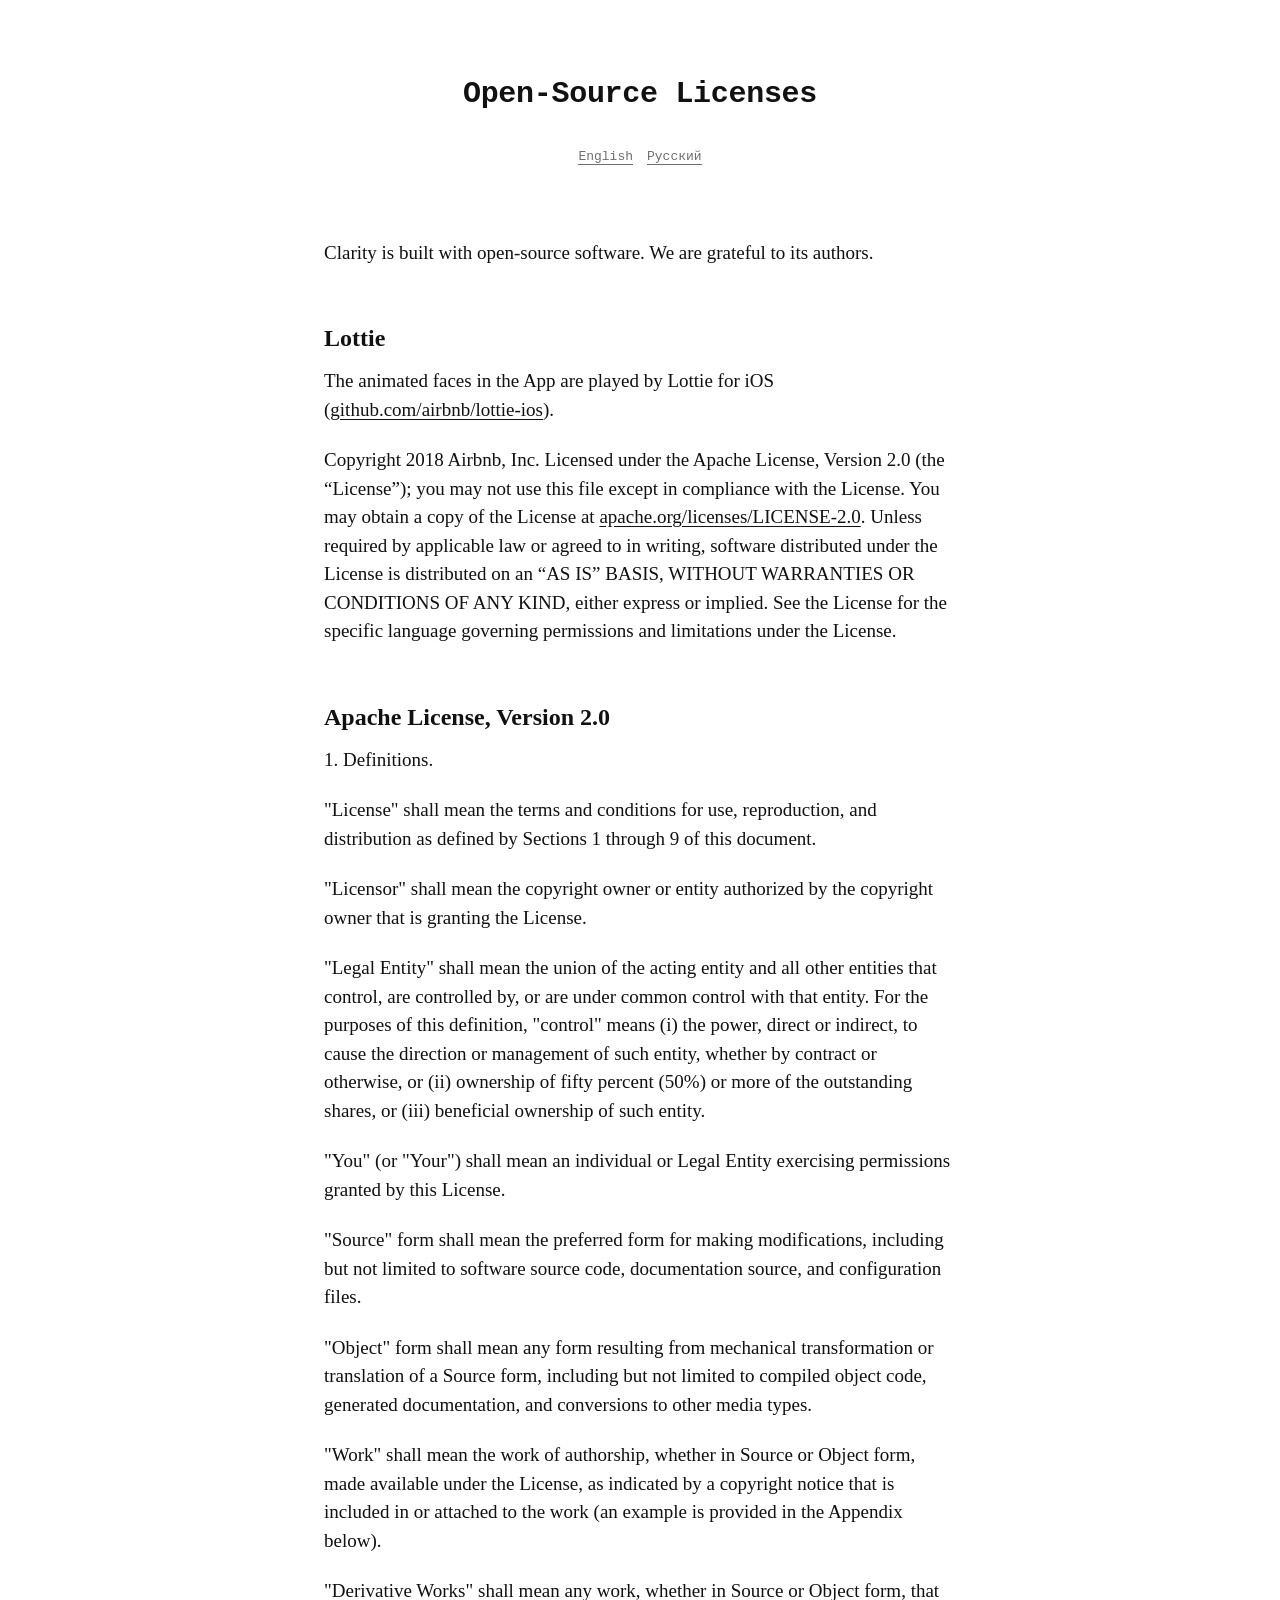
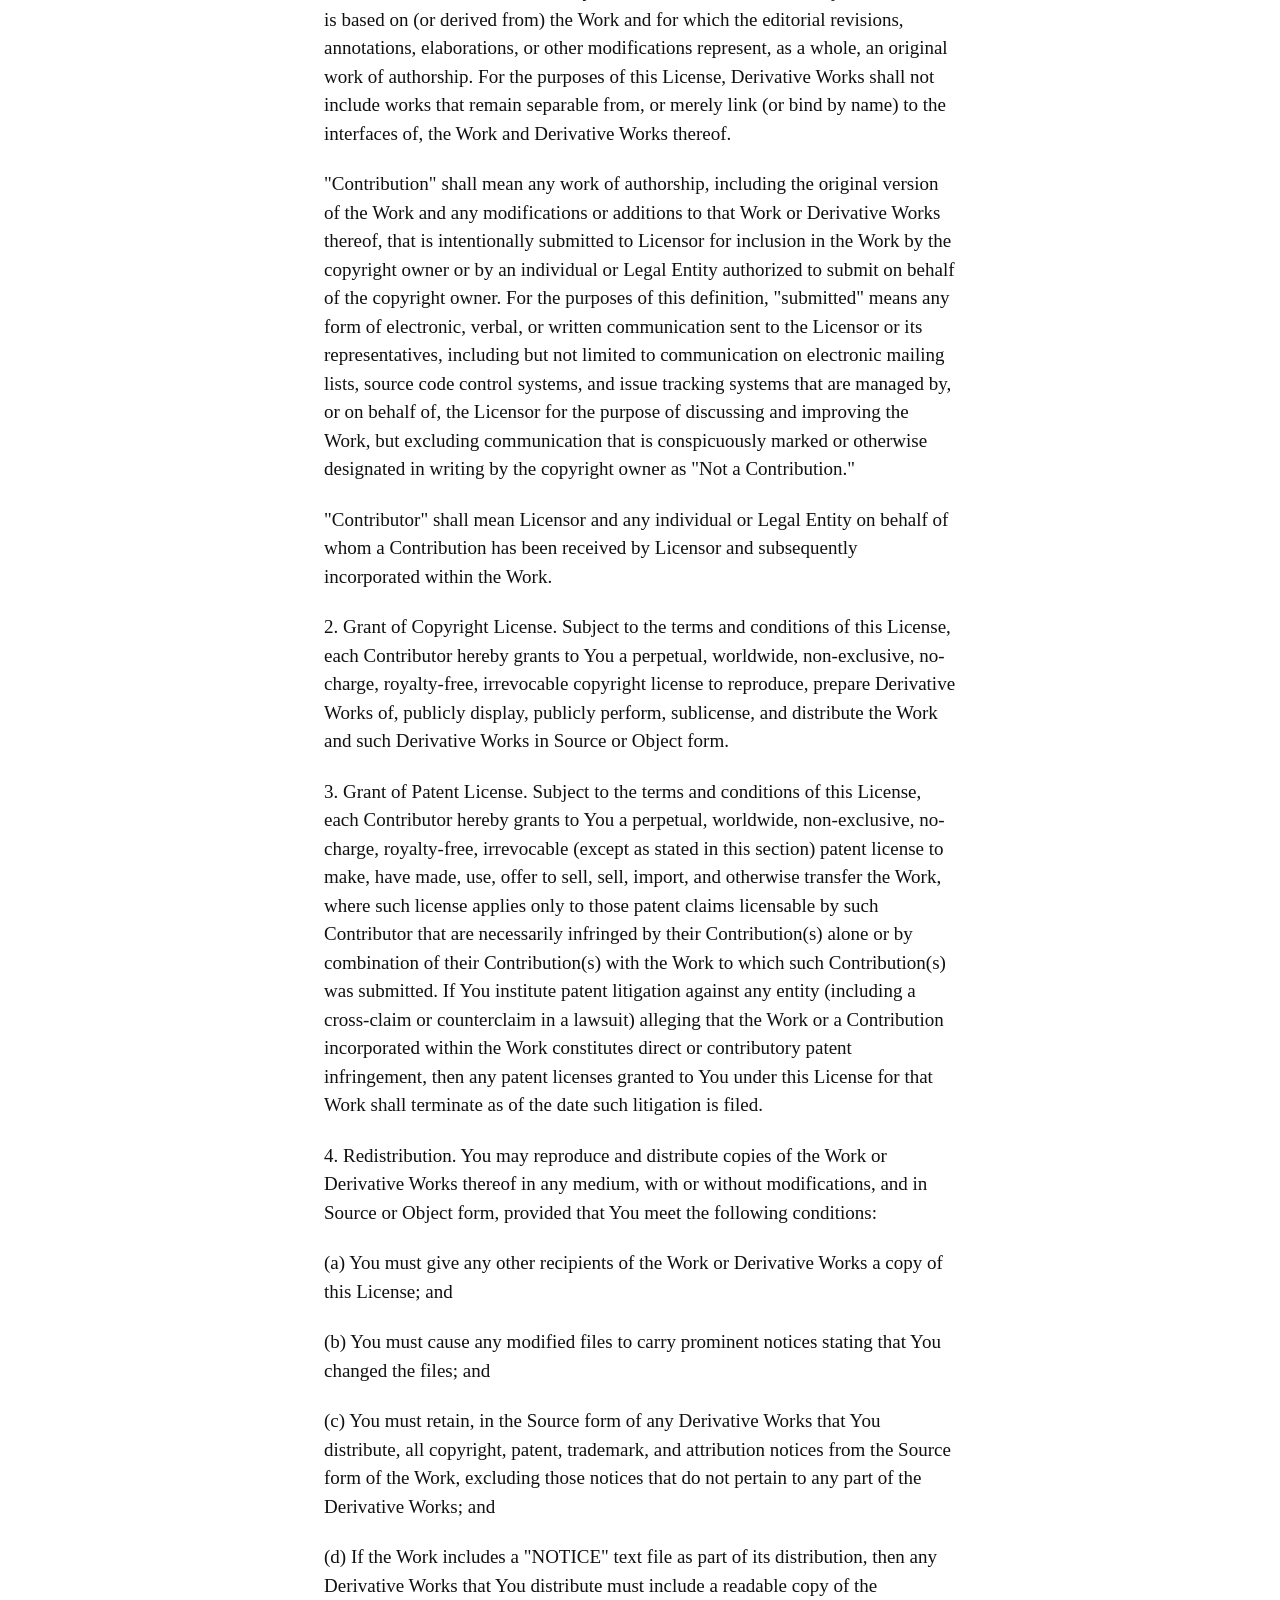
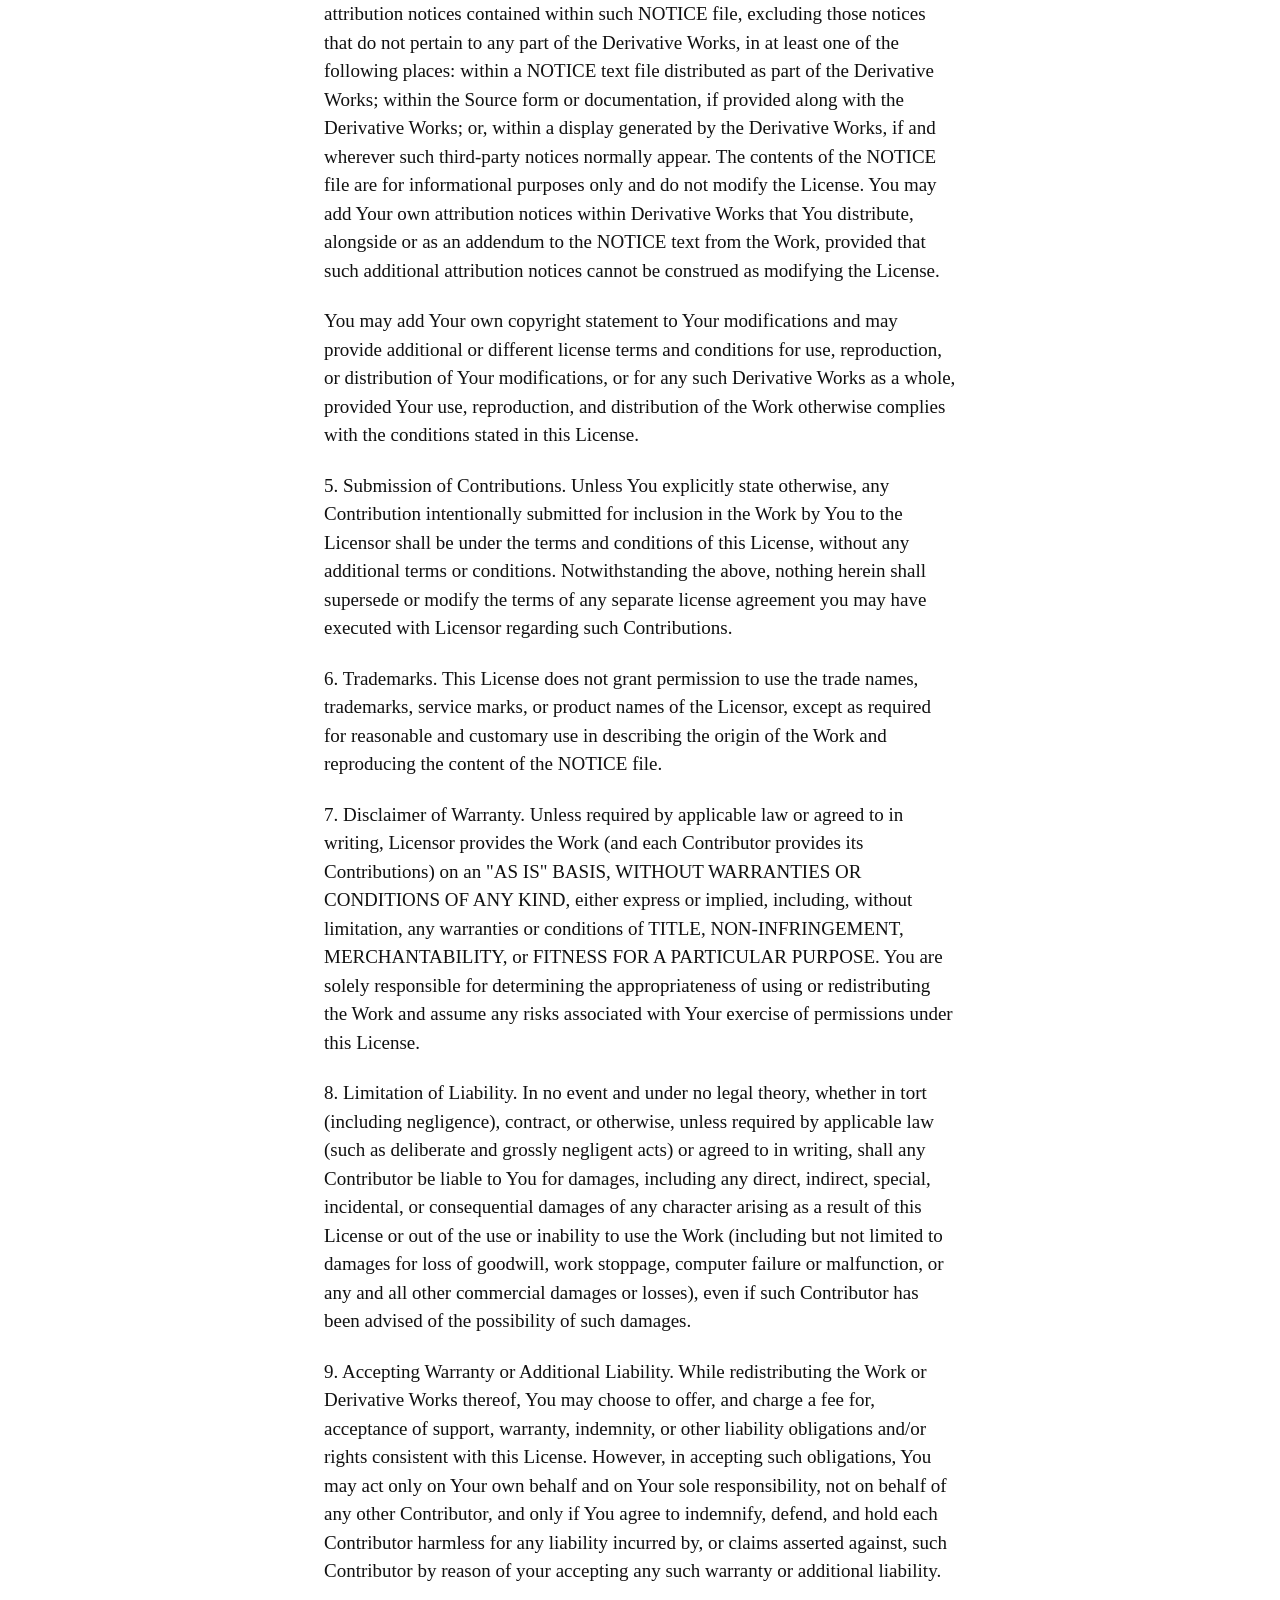
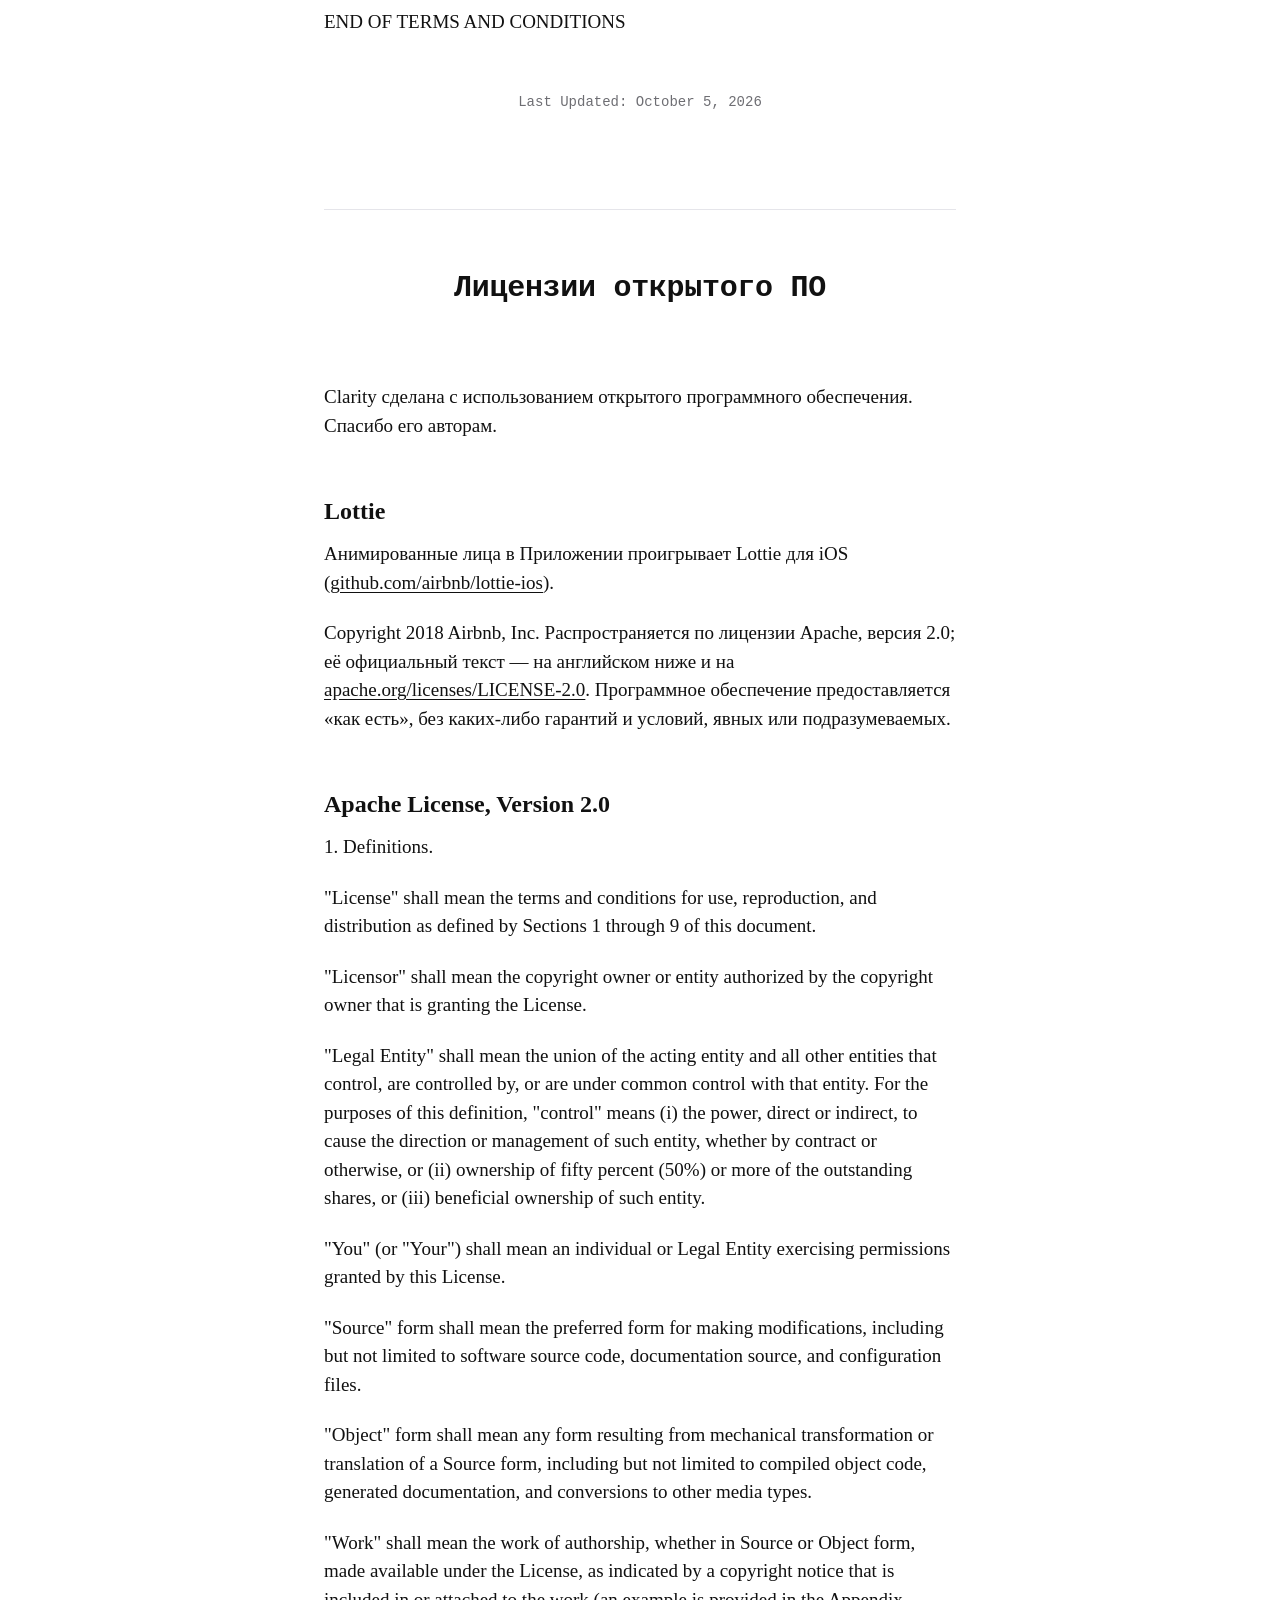
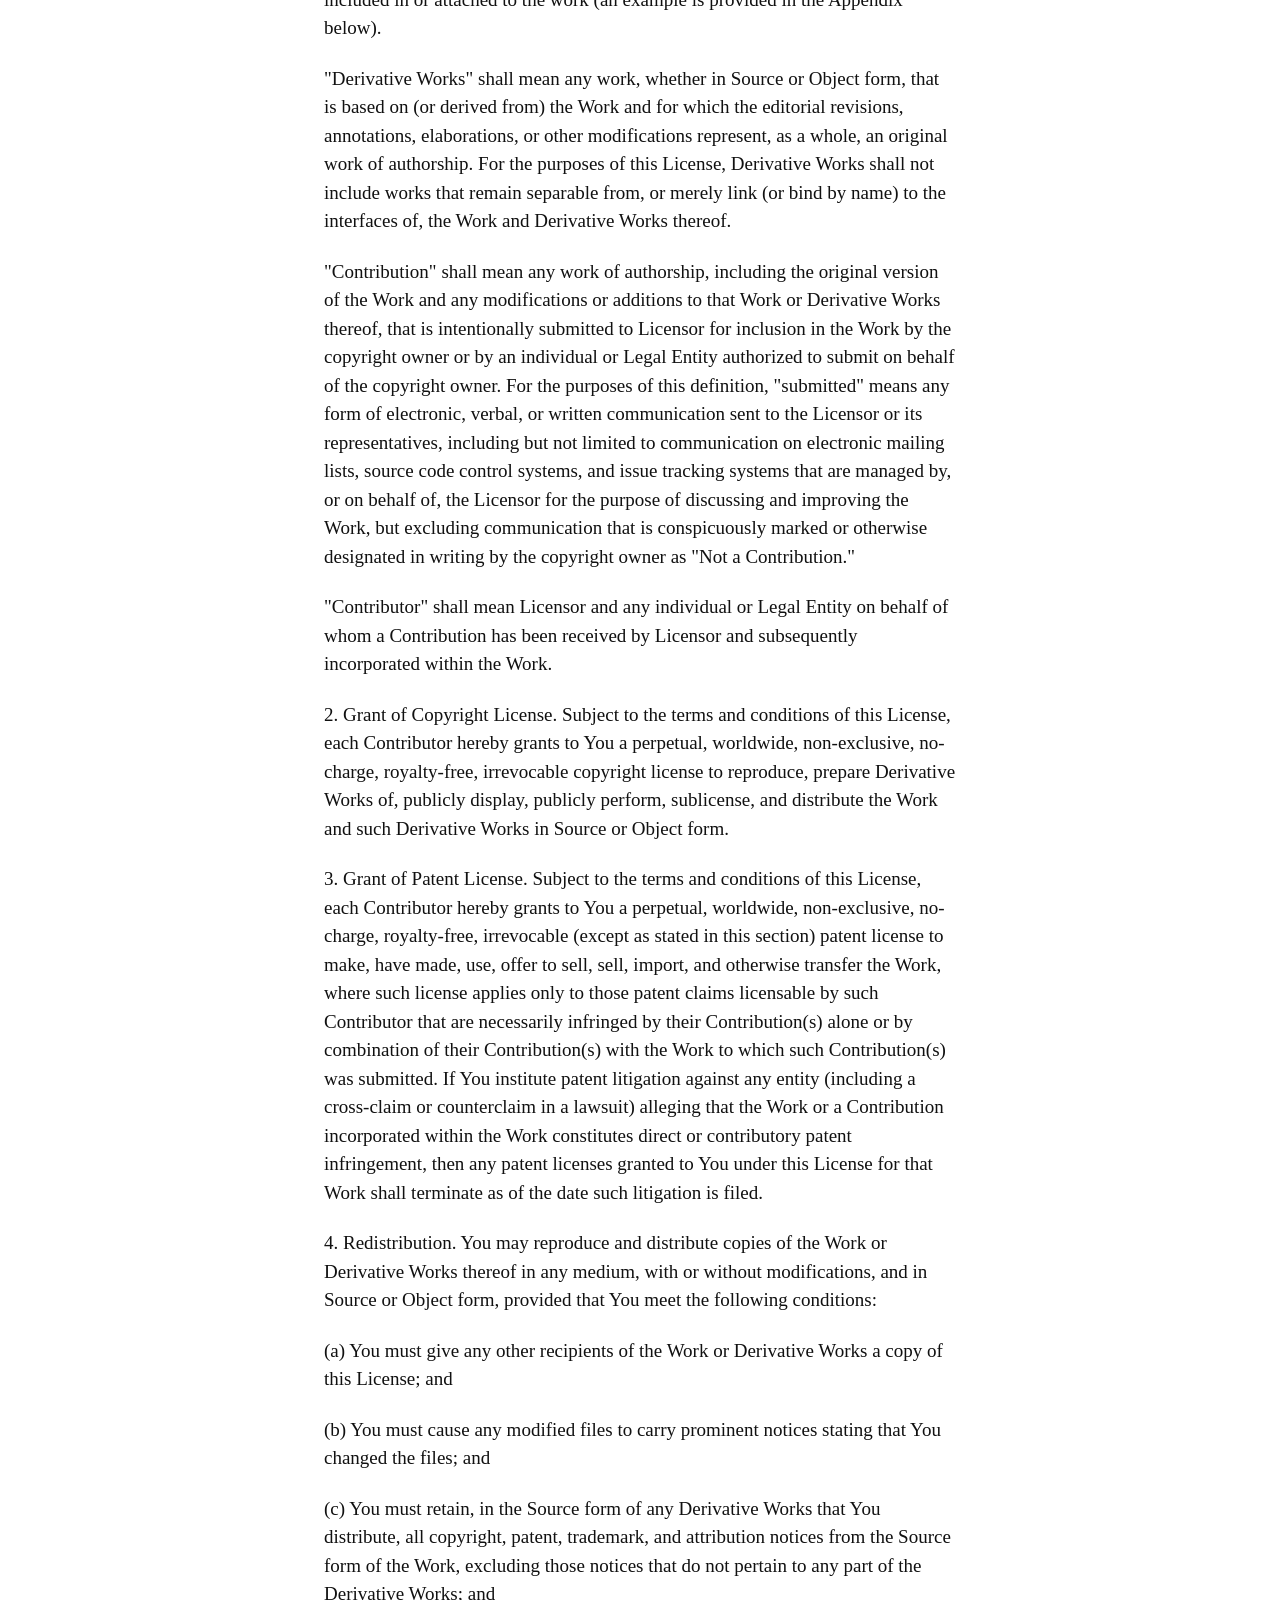
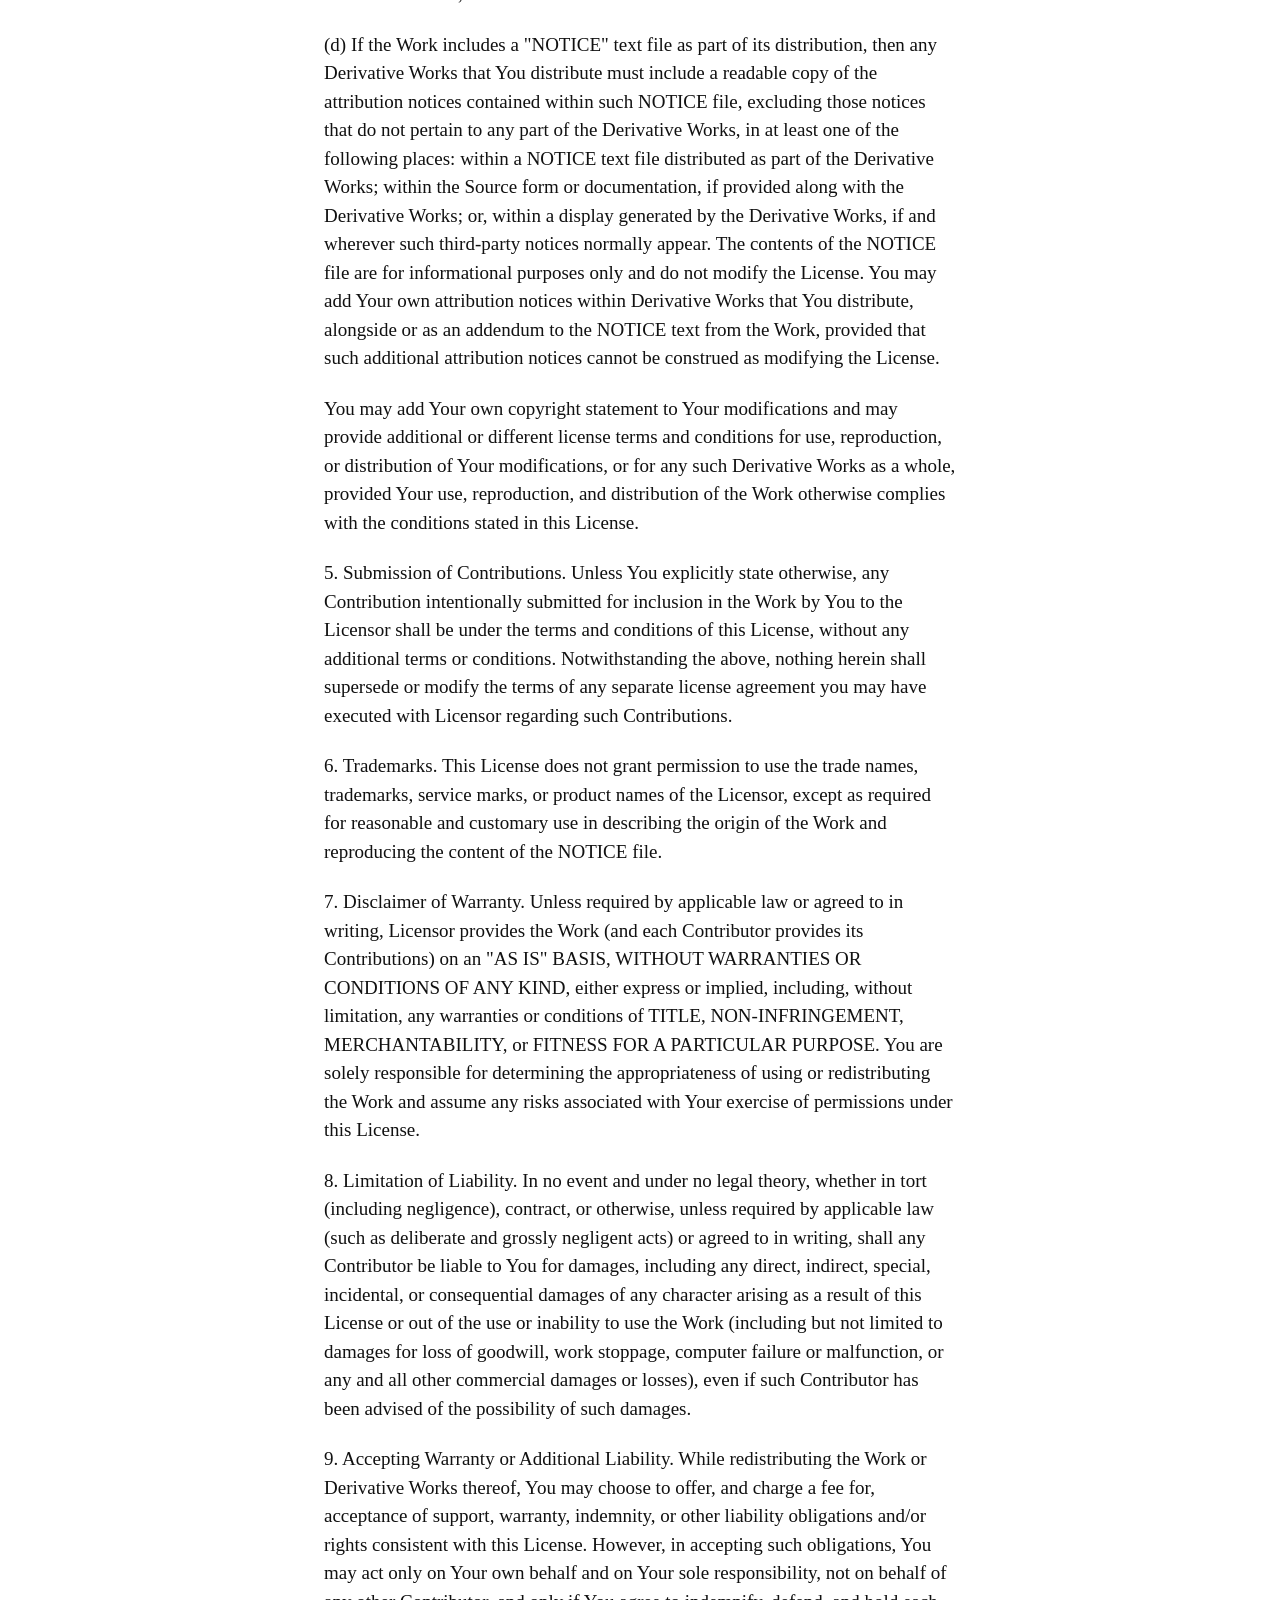
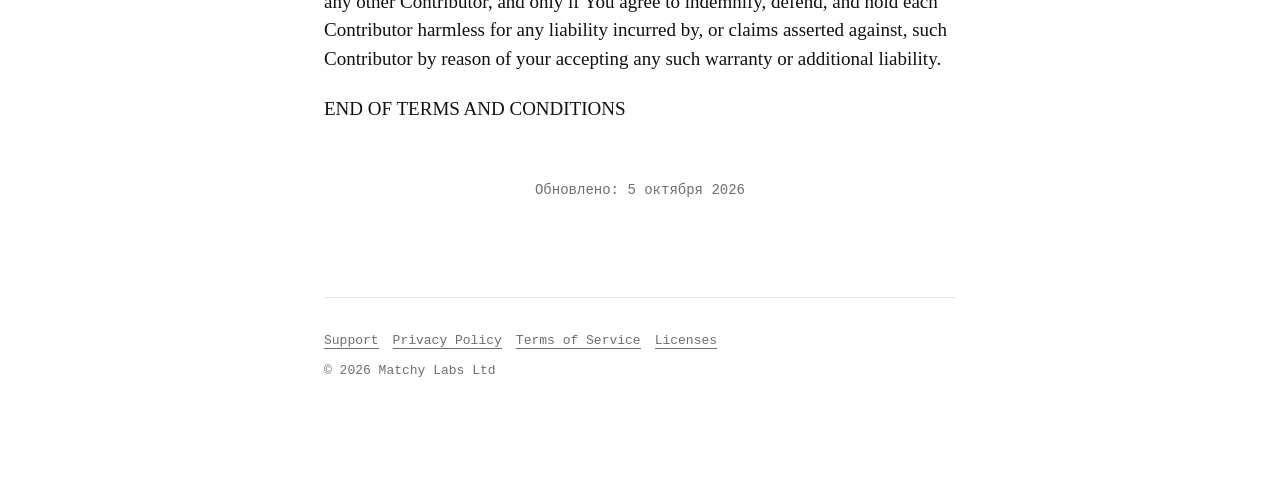
==== licenses.html @ 9d37ee43 "Open-source licenses page; FAQ: feedback lives in Settings, Live Activity modes, where to clear hist" ====
<!doctype html>
<html lang="en">
<head>
<meta charset="utf-8">
<meta name="viewport" content="width=device-width, initial-scale=1">
<title>Clarity — Open-Source Licenses</title>
<link rel="stylesheet" href="style.css">
</head>
<body>

<header class="doc-head">
  <h1>Open-Source Licenses</h1>
  <p class="langs"><a href="#en">English</a><a href="#ru">Русский</a></p>
</header>

<main id="en">

<p>Clarity is built with open-source software. We are grateful to its authors.</p>

<h2>Lottie</h2>

<p>The animated faces in the App are played by Lottie for iOS (<a href="https://github.com/airbnb/lottie-ios">github.com/airbnb/lottie-ios</a>).</p>

<p>Copyright 2018 Airbnb, Inc. Licensed under the Apache License, Version 2.0 (the “License”); you may not use this file except in compliance with the License. You may obtain a copy of the License at <a href="https://www.apache.org/licenses/LICENSE-2.0">apache.org/licenses/LICENSE-2.0</a>. Unless required by applicable law or agreed to in writing, software distributed under the License is distributed on an “AS IS” BASIS, WITHOUT WARRANTIES OR CONDITIONS OF ANY KIND, either express or implied. See the License for the specific language governing permissions and limitations under the License.</p>

<h2>Apache License, Version 2.0</h2>

<p>1. Definitions.</p>

<p>&quot;License&quot; shall mean the terms and conditions for use, reproduction, and distribution as defined by Sections 1 through 9 of this document.</p>

<p>&quot;Licensor&quot; shall mean the copyright owner or entity authorized by the copyright owner that is granting the License.</p>

<p>&quot;Legal Entity&quot; shall mean the union of the acting entity and all other entities that control, are controlled by, or are under common control with that entity. For the purposes of this definition, &quot;control&quot; means (i) the power, direct or indirect, to cause the direction or management of such entity, whether by contract or otherwise, or (ii) ownership of fifty percent (50%) or more of the outstanding shares, or (iii) beneficial ownership of such entity.</p>

<p>&quot;You&quot; (or &quot;Your&quot;) shall mean an individual or Legal Entity exercising permissions granted by this License.</p>

<p>&quot;Source&quot; form shall mean the preferred form for making modifications, including but not limited to software source code, documentation source, and configuration files.</p>

<p>&quot;Object&quot; form shall mean any form resulting from mechanical transformation or translation of a Source form, including but not limited to compiled object code, generated documentation, and conversions to other media types.</p>

<p>&quot;Work&quot; shall mean the work of authorship, whether in Source or Object form, made available under the License, as indicated by a copyright notice that is included in or attached to the work (an example is provided in the Appendix below).</p>

<p>&quot;Derivative Works&quot; shall mean any work, whether in Source or Object form, that is based on (or derived from) the Work and for which the editorial revisions, annotations, elaborations, or other modifications represent, as a whole, an original work of authorship. For the purposes of this License, Derivative Works shall not include works that remain separable from, or merely link (or bind by name) to the interfaces of, the Work and Derivative Works thereof.</p>

<p>&quot;Contribution&quot; shall mean any work of authorship, including the original version of the Work and any modifications or additions to that Work or Derivative Works thereof, that is intentionally submitted to Licensor for inclusion in the Work by the copyright owner or by an individual or Legal Entity authorized to submit on behalf of the copyright owner. For the purposes of this definition, &quot;submitted&quot; means any form of electronic, verbal, or written communication sent to the Licensor or its representatives, including but not limited to communication on electronic mailing lists, source code control systems, and issue tracking systems that are managed by, or on behalf of, the Licensor for the purpose of discussing and improving the Work, but excluding communication that is conspicuously marked or otherwise designated in writing by the copyright owner as &quot;Not a Contribution.&quot;</p>

<p>&quot;Contributor&quot; shall mean Licensor and any individual or Legal Entity on behalf of whom a Contribution has been received by Licensor and subsequently incorporated within the Work.</p>

<p>2. Grant of Copyright License. Subject to the terms and conditions of this License, each Contributor hereby grants to You a perpetual, worldwide, non-exclusive, no-charge, royalty-free, irrevocable copyright license to reproduce, prepare Derivative Works of, publicly display, publicly perform, sublicense, and distribute the Work and such Derivative Works in Source or Object form.</p>

<p>3. Grant of Patent License. Subject to the terms and conditions of this License, each Contributor hereby grants to You a perpetual, worldwide, non-exclusive, no-charge, royalty-free, irrevocable (except as stated in this section) patent license to make, have made, use, offer to sell, sell, import, and otherwise transfer the Work, where such license applies only to those patent claims licensable by such Contributor that are necessarily infringed by their Contribution(s) alone or by combination of their Contribution(s) with the Work to which such Contribution(s) was submitted. If You institute patent litigation against any entity (including a cross-claim or counterclaim in a lawsuit) alleging that the Work or a Contribution incorporated within the Work constitutes direct or contributory patent infringement, then any patent licenses granted to You under this License for that Work shall terminate as of the date such litigation is filed.</p>

<p>4. Redistribution. You may reproduce and distribute copies of the Work or Derivative Works thereof in any medium, with or without modifications, and in Source or Object form, provided that You meet the following conditions:</p>

<p>(a) You must give any other recipients of the Work or Derivative Works a copy of this License; and</p>

<p>(b) You must cause any modified files to carry prominent notices stating that You changed the files; and</p>

<p>(c) You must retain, in the Source form of any Derivative Works that You distribute, all copyright, patent, trademark, and attribution notices from the Source form of the Work, excluding those notices that do not pertain to any part of the Derivative Works; and</p>

<p>(d) If the Work includes a &quot;NOTICE&quot; text file as part of its distribution, then any Derivative Works that You distribute must include a readable copy of the attribution notices contained within such NOTICE file, excluding those notices that do not pertain to any part of the Derivative Works, in at least one of the following places: within a NOTICE text file distributed as part of the Derivative Works; within the Source form or documentation, if provided along with the Derivative Works; or, within a display generated by the Derivative Works, if and wherever such third-party notices normally appear. The contents of the NOTICE file are for informational purposes only and do not modify the License. You may add Your own attribution notices within Derivative Works that You distribute, alongside or as an addendum to the NOTICE text from the Work, provided that such additional attribution notices cannot be construed as modifying the License.</p>

<p>You may add Your own copyright statement to Your modifications and may provide additional or different license terms and conditions for use, reproduction, or distribution of Your modifications, or for any such Derivative Works as a whole, provided Your use, reproduction, and distribution of the Work otherwise complies with the conditions stated in this License.</p>

<p>5. Submission of Contributions. Unless You explicitly state otherwise, any Contribution intentionally submitted for inclusion in the Work by You to the Licensor shall be under the terms and conditions of this License, without any additional terms or conditions. Notwithstanding the above, nothing herein shall supersede or modify the terms of any separate license agreement you may have executed with Licensor regarding such Contributions.</p>

<p>6. Trademarks. This License does not grant permission to use the trade names, trademarks, service marks, or product names of the Licensor, except as required for reasonable and customary use in describing the origin of the Work and reproducing the content of the NOTICE file.</p>

<p>7. Disclaimer of Warranty. Unless required by applicable law or agreed to in writing, Licensor provides the Work (and each Contributor provides its Contributions) on an &quot;AS IS&quot; BASIS, WITHOUT WARRANTIES OR CONDITIONS OF ANY KIND, either express or implied, including, without limitation, any warranties or conditions of TITLE, NON-INFRINGEMENT, MERCHANTABILITY, or FITNESS FOR A PARTICULAR PURPOSE. You are solely responsible for determining the appropriateness of using or redistributing the Work and assume any risks associated with Your exercise of permissions under this License.</p>

<p>8. Limitation of Liability. In no event and under no legal theory, whether in tort (including negligence), contract, or otherwise, unless required by applicable law (such as deliberate and grossly negligent acts) or agreed to in writing, shall any Contributor be liable to You for damages, including any direct, indirect, special, incidental, or consequential damages of any character arising as a result of this License or out of the use or inability to use the Work (including but not limited to damages for loss of goodwill, work stoppage, computer failure or malfunction, or any and all other commercial damages or losses), even if such Contributor has been advised of the possibility of such damages.</p>

<p>9. Accepting Warranty or Additional Liability. While redistributing the Work or Derivative Works thereof, You may choose to offer, and charge a fee for, acceptance of support, warranty, indemnity, or other liability obligations and/or rights consistent with this License. However, in accepting such obligations, You may act only on Your own behalf and on Your sole responsibility, not on behalf of any other Contributor, and only if You agree to indemnify, defend, and hold each Contributor harmless for any liability incurred by, or claims asserted against, such Contributor by reason of your accepting any such warranty or additional liability.</p>

<p>END OF TERMS AND CONDITIONS</p>

<p class="doc-date">Last Updated: October 5, 2026</p>

</main>

<main id="ru" lang="ru">

<header class="doc-head">
  <h1>Лицензии открытого ПО</h1>
</header>

<p>Clarity сделана с использованием открытого программного обеспечения. Спасибо его авторам.</p>

<h2>Lottie</h2>

<p>Анимированные лица в Приложении проигрывает Lottie для iOS (<a href="https://github.com/airbnb/lottie-ios">github.com/airbnb/lottie-ios</a>).</p>

<p>Copyright 2018 Airbnb, Inc. Распространяется по лицензии Apache, версия 2.0; её официальный текст — на английском ниже и на <a href="https://www.apache.org/licenses/LICENSE-2.0">apache.org/licenses/LICENSE-2.0</a>. Программное обеспечение предоставляется «как есть», без каких-либо гарантий и условий, явных или подразумеваемых.</p>

<h2>Apache License, Version 2.0</h2>

<p>1. Definitions.</p>

<p>&quot;License&quot; shall mean the terms and conditions for use, reproduction, and distribution as defined by Sections 1 through 9 of this document.</p>

<p>&quot;Licensor&quot; shall mean the copyright owner or entity authorized by the copyright owner that is granting the License.</p>

<p>&quot;Legal Entity&quot; shall mean the union of the acting entity and all other entities that control, are controlled by, or are under common control with that entity. For the purposes of this definition, &quot;control&quot; means (i) the power, direct or indirect, to cause the direction or management of such entity, whether by contract or otherwise, or (ii) ownership of fifty percent (50%) or more of the outstanding shares, or (iii) beneficial ownership of such entity.</p>

<p>&quot;You&quot; (or &quot;Your&quot;) shall mean an individual or Legal Entity exercising permissions granted by this License.</p>

<p>&quot;Source&quot; form shall mean the preferred form for making modifications, including but not limited to software source code, documentation source, and configuration files.</p>

<p>&quot;Object&quot; form shall mean any form resulting from mechanical transformation or translation of a Source form, including but not limited to compiled object code, generated documentation, and conversions to other media types.</p>

<p>&quot;Work&quot; shall mean the work of authorship, whether in Source or Object form, made available under the License, as indicated by a copyright notice that is included in or attached to the work (an example is provided in the Appendix below).</p>

<p>&quot;Derivative Works&quot; shall mean any work, whether in Source or Object form, that is based on (or derived from) the Work and for which the editorial revisions, annotations, elaborations, or other modifications represent, as a whole, an original work of authorship. For the purposes of this License, Derivative Works shall not include works that remain separable from, or merely link (or bind by name) to the interfaces of, the Work and Derivative Works thereof.</p>

<p>&quot;Contribution&quot; shall mean any work of authorship, including the original version of the Work and any modifications or additions to that Work or Derivative Works thereof, that is intentionally submitted to Licensor for inclusion in the Work by the copyright owner or by an individual or Legal Entity authorized to submit on behalf of the copyright owner. For the purposes of this definition, &quot;submitted&quot; means any form of electronic, verbal, or written communication sent to the Licensor or its representatives, including but not limited to communication on electronic mailing lists, source code control systems, and issue tracking systems that are managed by, or on behalf of, the Licensor for the purpose of discussing and improving the Work, but excluding communication that is conspicuously marked or otherwise designated in writing by the copyright owner as &quot;Not a Contribution.&quot;</p>

<p>&quot;Contributor&quot; shall mean Licensor and any individual or Legal Entity on behalf of whom a Contribution has been received by Licensor and subsequently incorporated within the Work.</p>

<p>2. Grant of Copyright License. Subject to the terms and conditions of this License, each Contributor hereby grants to You a perpetual, worldwide, non-exclusive, no-charge, royalty-free, irrevocable copyright license to reproduce, prepare Derivative Works of, publicly display, publicly perform, sublicense, and distribute the Work and such Derivative Works in Source or Object form.</p>

<p>3. Grant of Patent License. Subject to the terms and conditions of this License, each Contributor hereby grants to You a perpetual, worldwide, non-exclusive, no-charge, royalty-free, irrevocable (except as stated in this section) patent license to make, have made, use, offer to sell, sell, import, and otherwise transfer the Work, where such license applies only to those patent claims licensable by such Contributor that are necessarily infringed by their Contribution(s) alone or by combination of their Contribution(s) with the Work to which such Contribution(s) was submitted. If You institute patent litigation against any entity (including a cross-claim or counterclaim in a lawsuit) alleging that the Work or a Contribution incorporated within the Work constitutes direct or contributory patent infringement, then any patent licenses granted to You under this License for that Work shall terminate as of the date such litigation is filed.</p>

<p>4. Redistribution. You may reproduce and distribute copies of the Work or Derivative Works thereof in any medium, with or without modifications, and in Source or Object form, provided that You meet the following conditions:</p>

<p>(a) You must give any other recipients of the Work or Derivative Works a copy of this License; and</p>

<p>(b) You must cause any modified files to carry prominent notices stating that You changed the files; and</p>

<p>(c) You must retain, in the Source form of any Derivative Works that You distribute, all copyright, patent, trademark, and attribution notices from the Source form of the Work, excluding those notices that do not pertain to any part of the Derivative Works; and</p>

<p>(d) If the Work includes a &quot;NOTICE&quot; text file as part of its distribution, then any Derivative Works that You distribute must include a readable copy of the attribution notices contained within such NOTICE file, excluding those notices that do not pertain to any part of the Derivative Works, in at least one of the following places: within a NOTICE text file distributed as part of the Derivative Works; within the Source form or documentation, if provided along with the Derivative Works; or, within a display generated by the Derivative Works, if and wherever such third-party notices normally appear. The contents of the NOTICE file are for informational purposes only and do not modify the License. You may add Your own attribution notices within Derivative Works that You distribute, alongside or as an addendum to the NOTICE text from the Work, provided that such additional attribution notices cannot be construed as modifying the License.</p>

<p>You may add Your own copyright statement to Your modifications and may provide additional or different license terms and conditions for use, reproduction, or distribution of Your modifications, or for any such Derivative Works as a whole, provided Your use, reproduction, and distribution of the Work otherwise complies with the conditions stated in this License.</p>

<p>5. Submission of Contributions. Unless You explicitly state otherwise, any Contribution intentionally submitted for inclusion in the Work by You to the Licensor shall be under the terms and conditions of this License, without any additional terms or conditions. Notwithstanding the above, nothing herein shall supersede or modify the terms of any separate license agreement you may have executed with Licensor regarding such Contributions.</p>

<p>6. Trademarks. This License does not grant permission to use the trade names, trademarks, service marks, or product names of the Licensor, except as required for reasonable and customary use in describing the origin of the Work and reproducing the content of the NOTICE file.</p>

<p>7. Disclaimer of Warranty. Unless required by applicable law or agreed to in writing, Licensor provides the Work (and each Contributor provides its Contributions) on an &quot;AS IS&quot; BASIS, WITHOUT WARRANTIES OR CONDITIONS OF ANY KIND, either express or implied, including, without limitation, any warranties or conditions of TITLE, NON-INFRINGEMENT, MERCHANTABILITY, or FITNESS FOR A PARTICULAR PURPOSE. You are solely responsible for determining the appropriateness of using or redistributing the Work and assume any risks associated with Your exercise of permissions under this License.</p>

<p>8. Limitation of Liability. In no event and under no legal theory, whether in tort (including negligence), contract, or otherwise, unless required by applicable law (such as deliberate and grossly negligent acts) or agreed to in writing, shall any Contributor be liable to You for damages, including any direct, indirect, special, incidental, or consequential damages of any character arising as a result of this License or out of the use or inability to use the Work (including but not limited to damages for loss of goodwill, work stoppage, computer failure or malfunction, or any and all other commercial damages or losses), even if such Contributor has been advised of the possibility of such damages.</p>

<p>9. Accepting Warranty or Additional Liability. While redistributing the Work or Derivative Works thereof, You may choose to offer, and charge a fee for, acceptance of support, warranty, indemnity, or other liability obligations and/or rights consistent with this License. However, in accepting such obligations, You may act only on Your own behalf and on Your sole responsibility, not on behalf of any other Contributor, and only if You agree to indemnify, defend, and hold each Contributor harmless for any liability incurred by, or claims asserted against, such Contributor by reason of your accepting any such warranty or additional liability.</p>

<p>END OF TERMS AND CONDITIONS</p>

<p class="doc-date">Обновлено: 5 октября 2026</p>

</main>

<footer>
  <p><a href="./">Support</a><a href="privacy.html">Privacy Policy</a><a href="terms.html">Terms of Service</a><a href="licenses.html">Licenses</a></p>
  <p>© 2026 Matchy Labs Ltd</p>
</footer>

</body>
</html>
---- style.css ----
/* Clarity support & legal pages. Шапка — моноширинная, текст — с засечками,
   определяемые термины — жирные с подчёркиванием. Одна колонка, много воздуха. */
:root {
  color-scheme: light dark;
  --bg: #ffffff;
  --fg: #111111;
  --muted: #6e6e73;
  --rule: #e5e5ea;
  --mono: ui-monospace, "SF Mono", Menlo, Consolas, monospace;
  --serif: "Iowan Old Style", "Charter", "Palatino Linotype", "Book Antiqua", Georgia, serif;
}
@media (prefers-color-scheme: dark) {
  :root { --bg: #000000; --fg: #f2f2f7; --muted: #98989d; --rule: #2c2c2e; }
}
* { box-sizing: border-box; }
html { -webkit-text-size-adjust: 100%; }
body {
  max-width: 680px;
  margin: 0 auto;
  padding: 72px 24px 96px;
  font-family: var(--serif);
  font-size: 19px;
  line-height: 1.5;
  color: var(--fg);
  background: var(--bg);
}
.doc-head {
  text-align: center;
  margin: 0 0 72px;
  font-family: var(--mono);
}
.doc-head h1 { font-size: 30px; font-weight: 700; letter-spacing: -0.01em; margin: 0; }
.subtitle { font-size: 17px; margin: 16px 0 0; }
.doc-date { font-family: var(--mono); font-size: 14px; color: var(--muted); text-align: center; margin: 56px 0 0; }
.langs { font-size: 13px; color: var(--muted); margin: 30px 0 0; }
.langs a { color: inherit; text-decoration: none; border-bottom: 1px solid currentColor; }
.langs a + a { margin-left: 14px; }
h2 { font-size: 24px; font-weight: 700; line-height: 1.25; margin: 56px 0 14px; }
h3 { font-size: 20px; font-weight: 700; line-height: 1.3; margin: 36px 0 8px; }
p { margin: 0 0 22px; }
ul { padding-left: 26px; margin: 0 0 22px; }
li { margin: 8px 0; }
dfn { font-style: normal; font-weight: 700; text-decoration: underline; text-underline-offset: 3px; }
a { color: inherit; text-decoration: underline; text-underline-offset: 3px; }
strong { font-weight: 700; }
.placeholder { background: #fff3b0; color: #111; padding: 0 4px; }
main + main { margin-top: 96px; padding-top: 56px; border-top: 1px solid var(--rule); }
footer {
  margin-top: 96px;
  padding-top: 32px;
  border-top: 1px solid var(--rule);
  font-family: var(--mono);
  font-size: 13px;
  line-height: 1.7;
  color: var(--muted);
}
footer a { text-decoration: none; border-bottom: 1px solid currentColor; }
footer a + a { margin-left: 14px; }
footer p { margin: 0 0 8px; }
@media (max-width: 480px) {
  body { font-size: 17px; padding: 48px 20px 72px; }
  .doc-head { margin-bottom: 56px; }
  .doc-head h1 { font-size: 24px; }
  h2 { font-size: 22px; margin-top: 44px; }
}
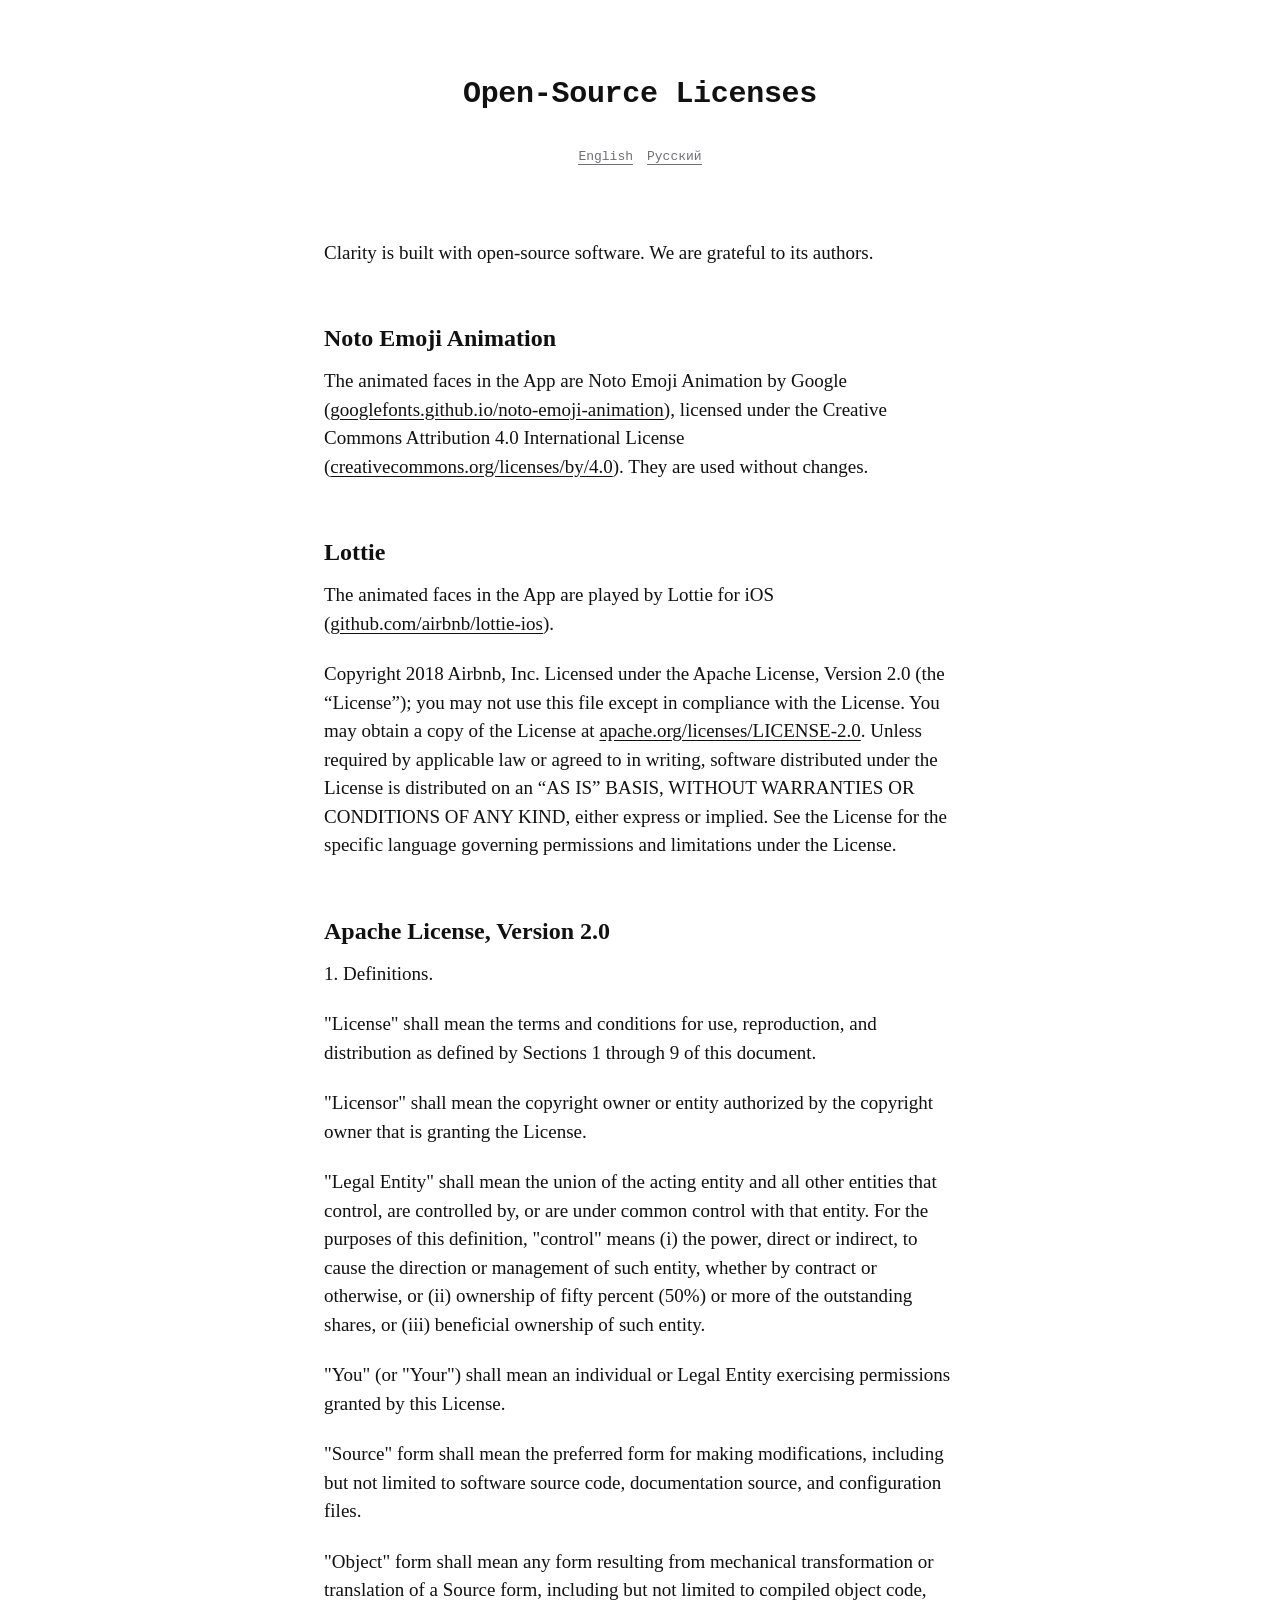
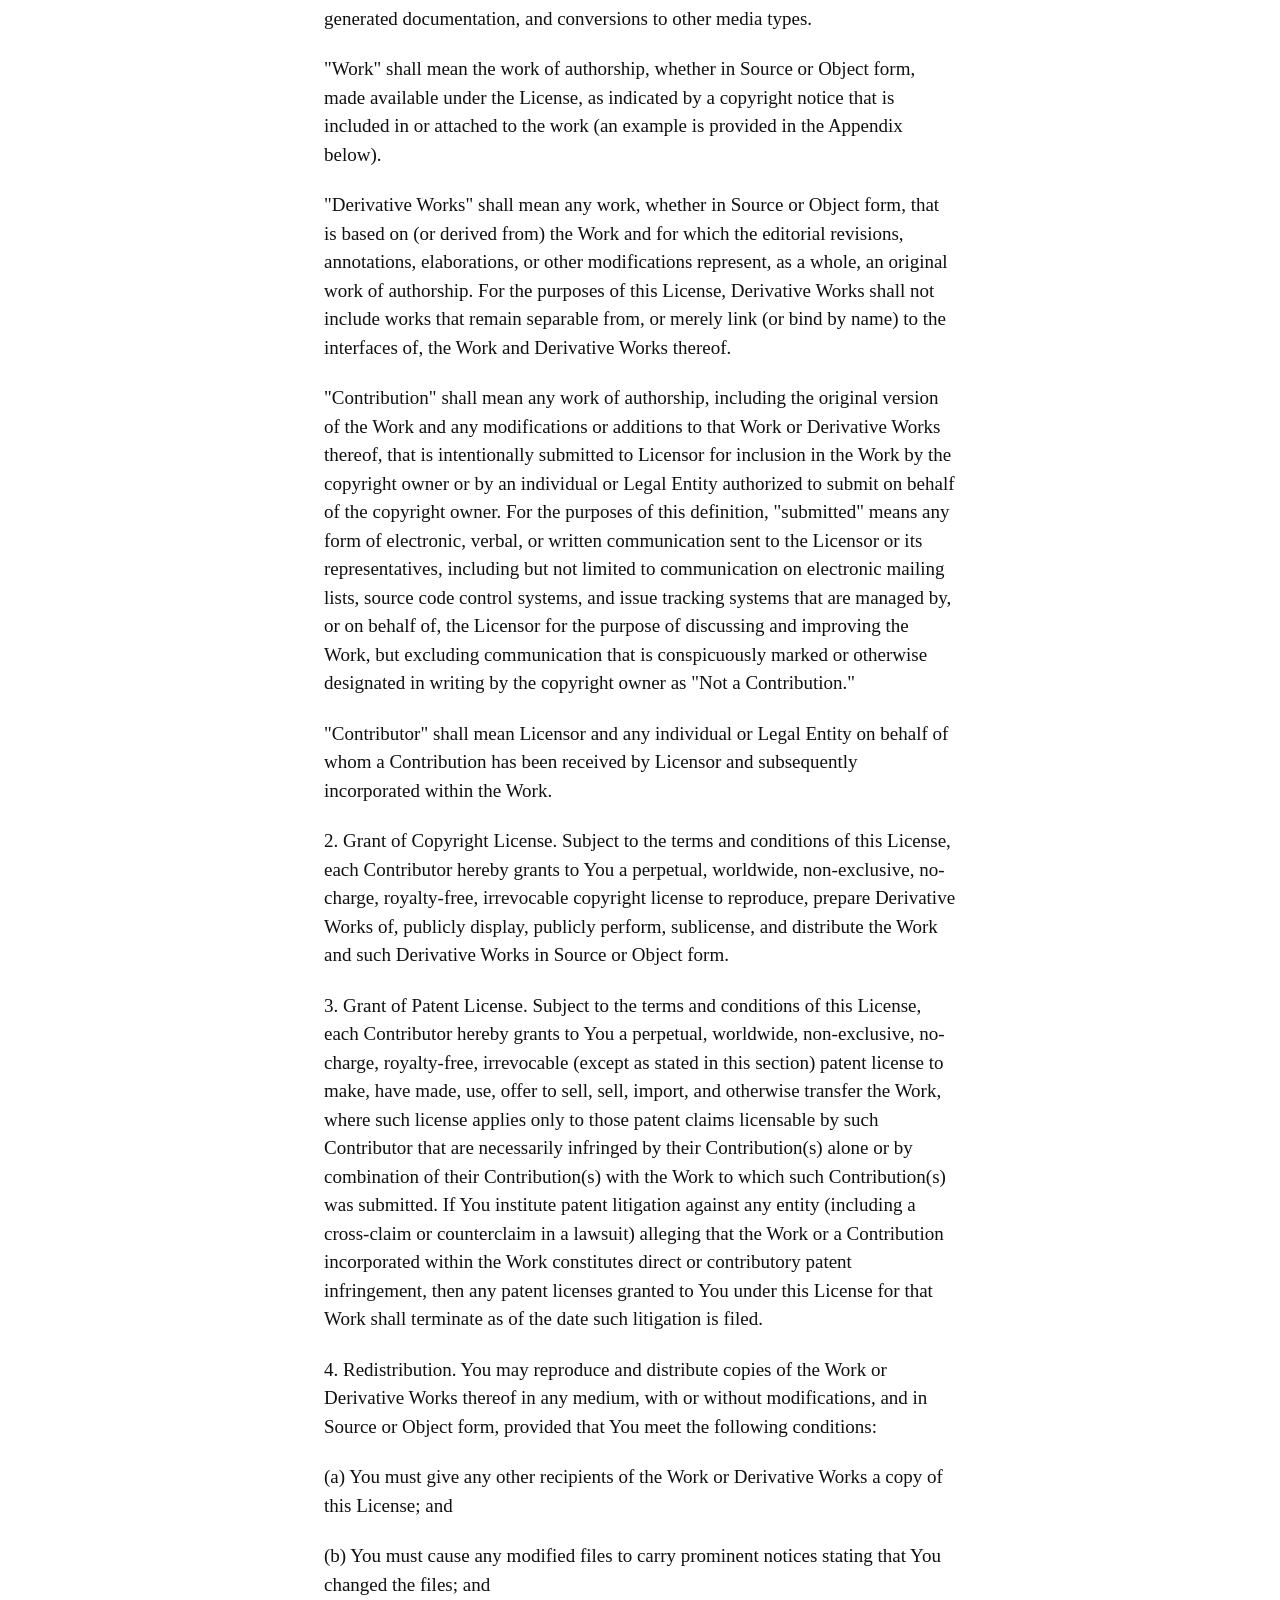
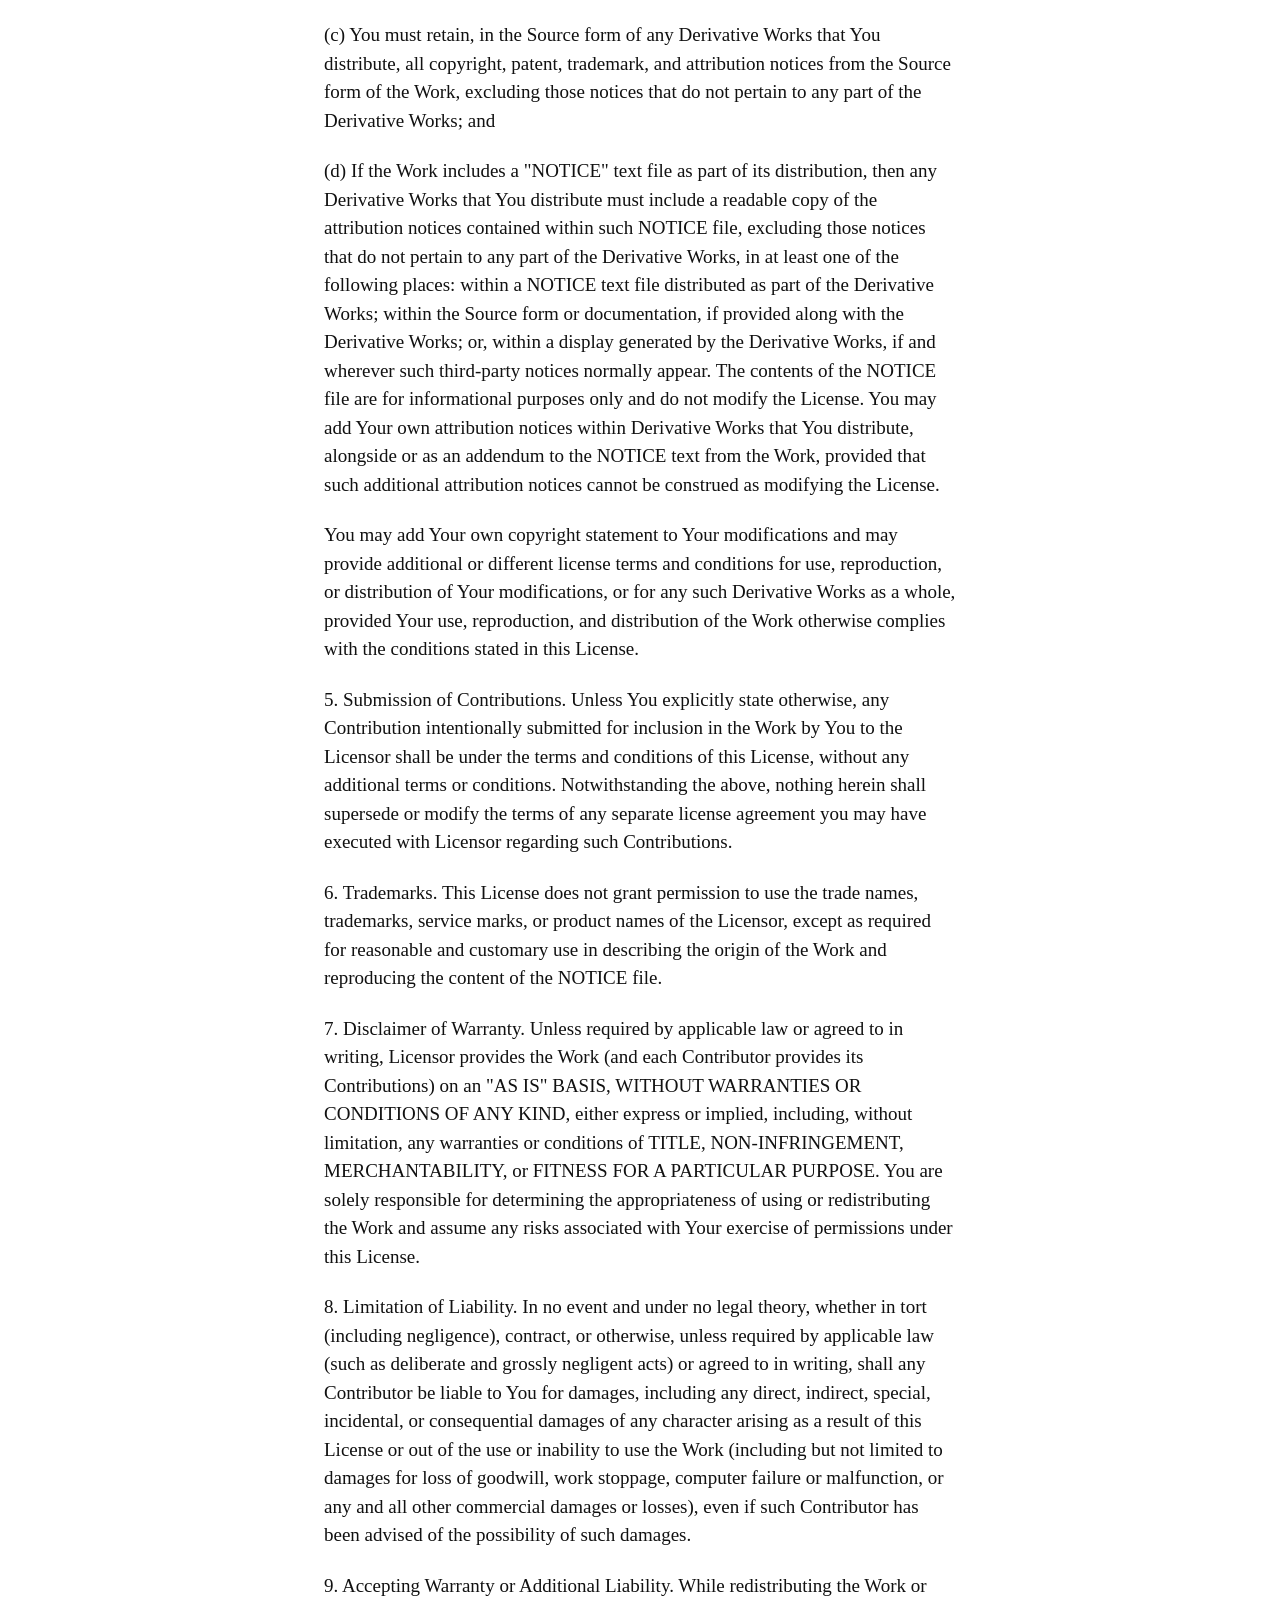
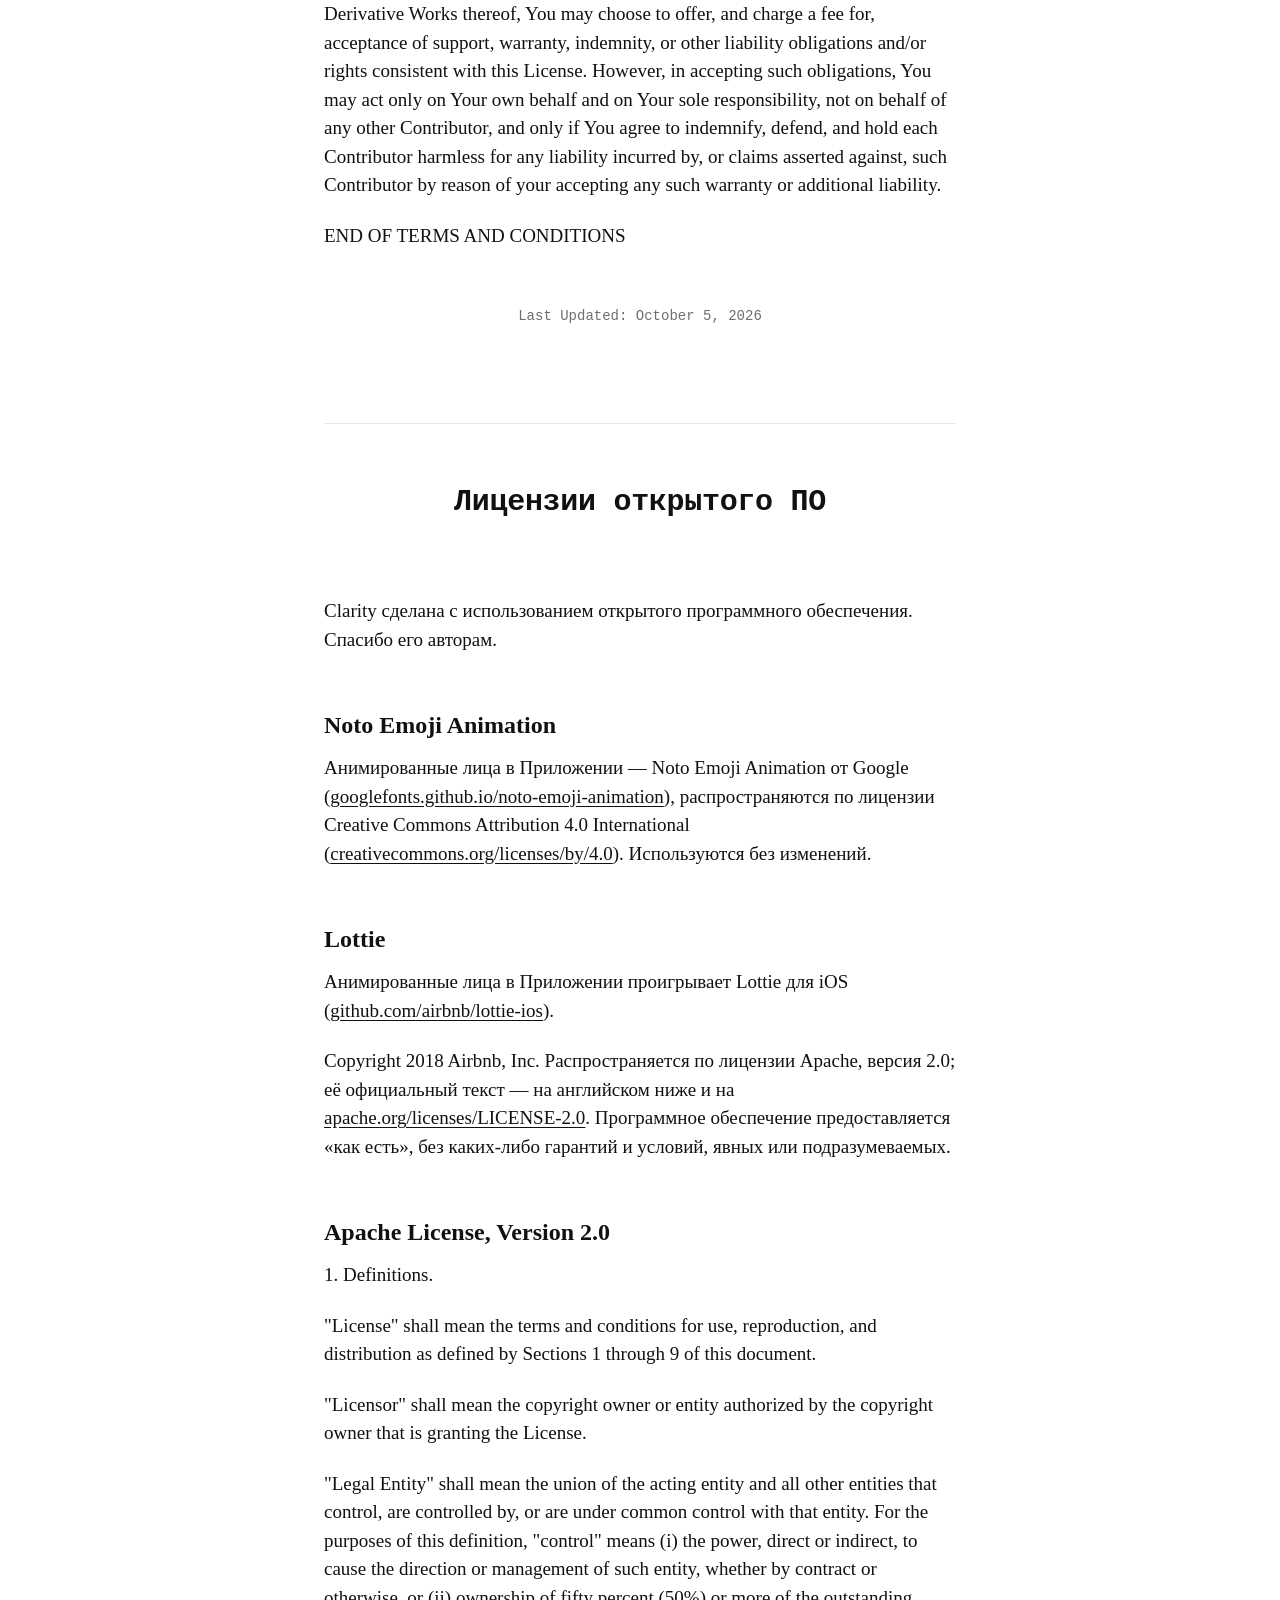
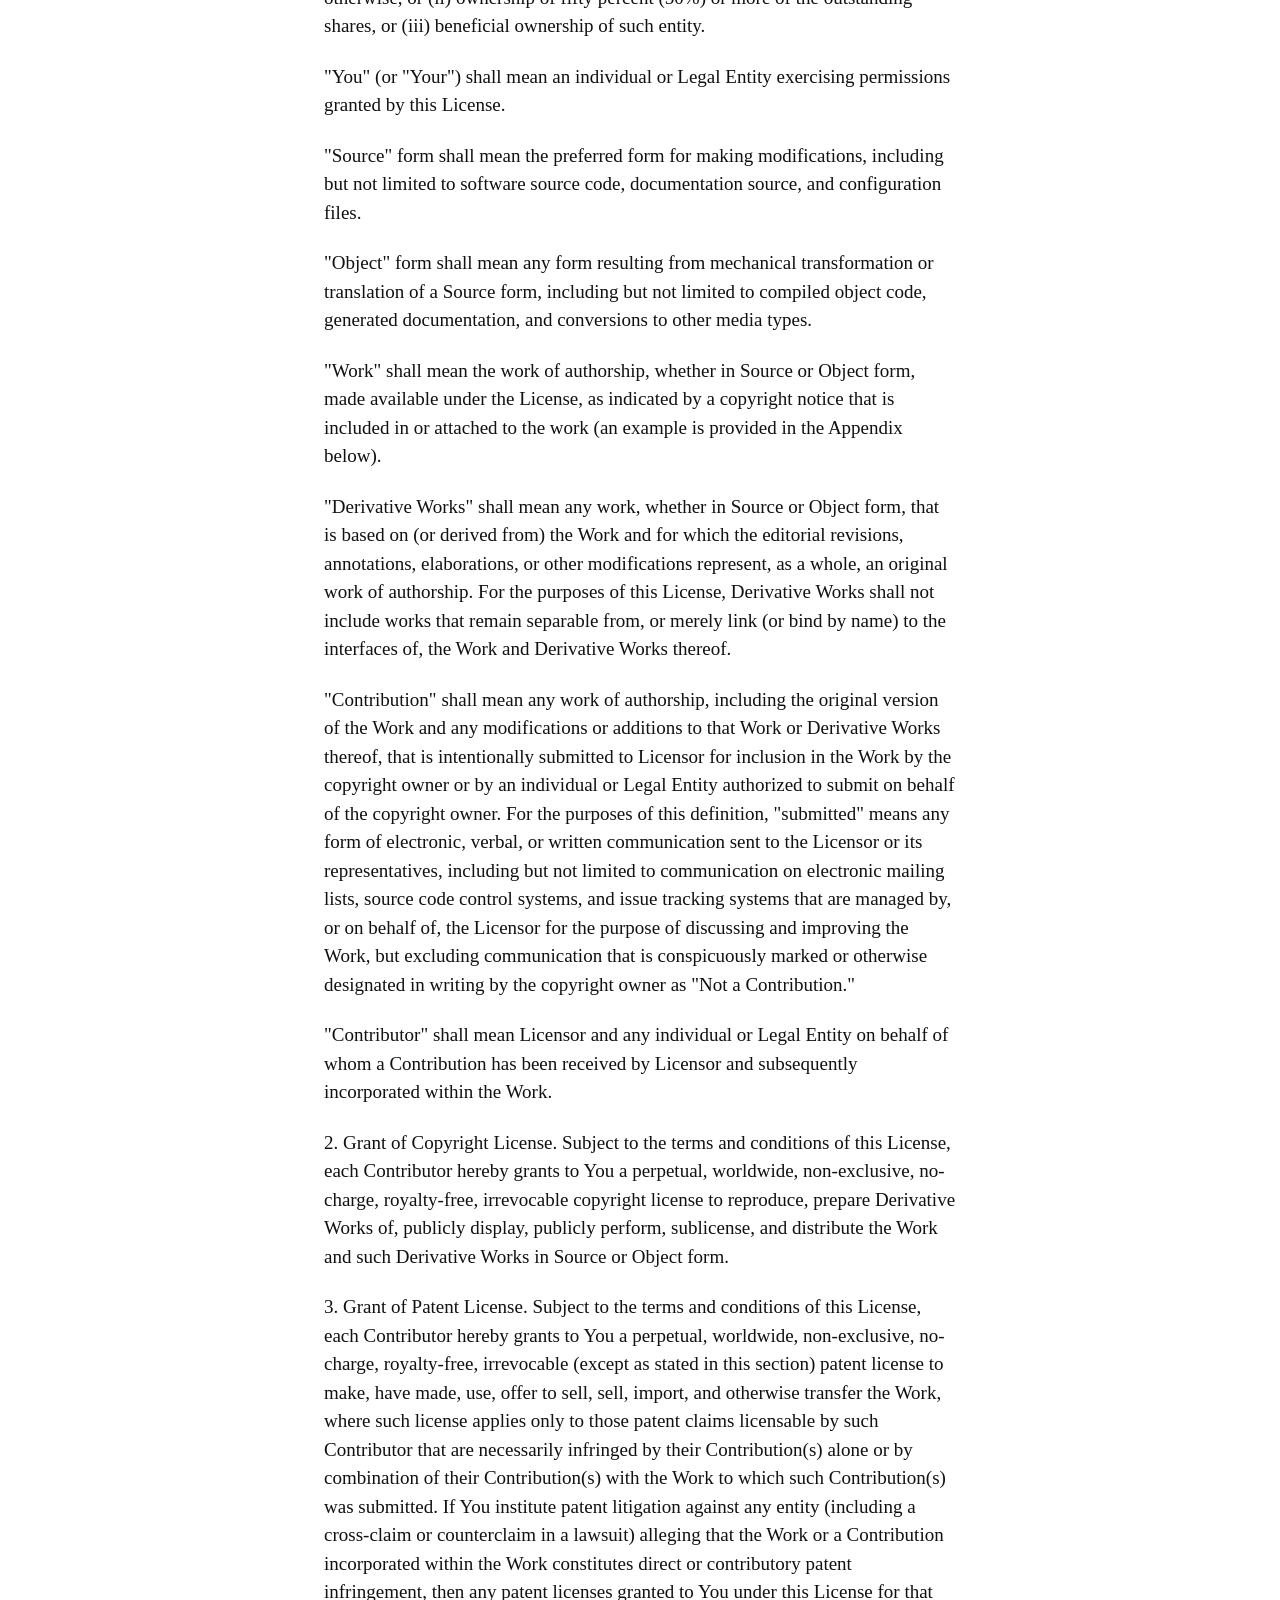
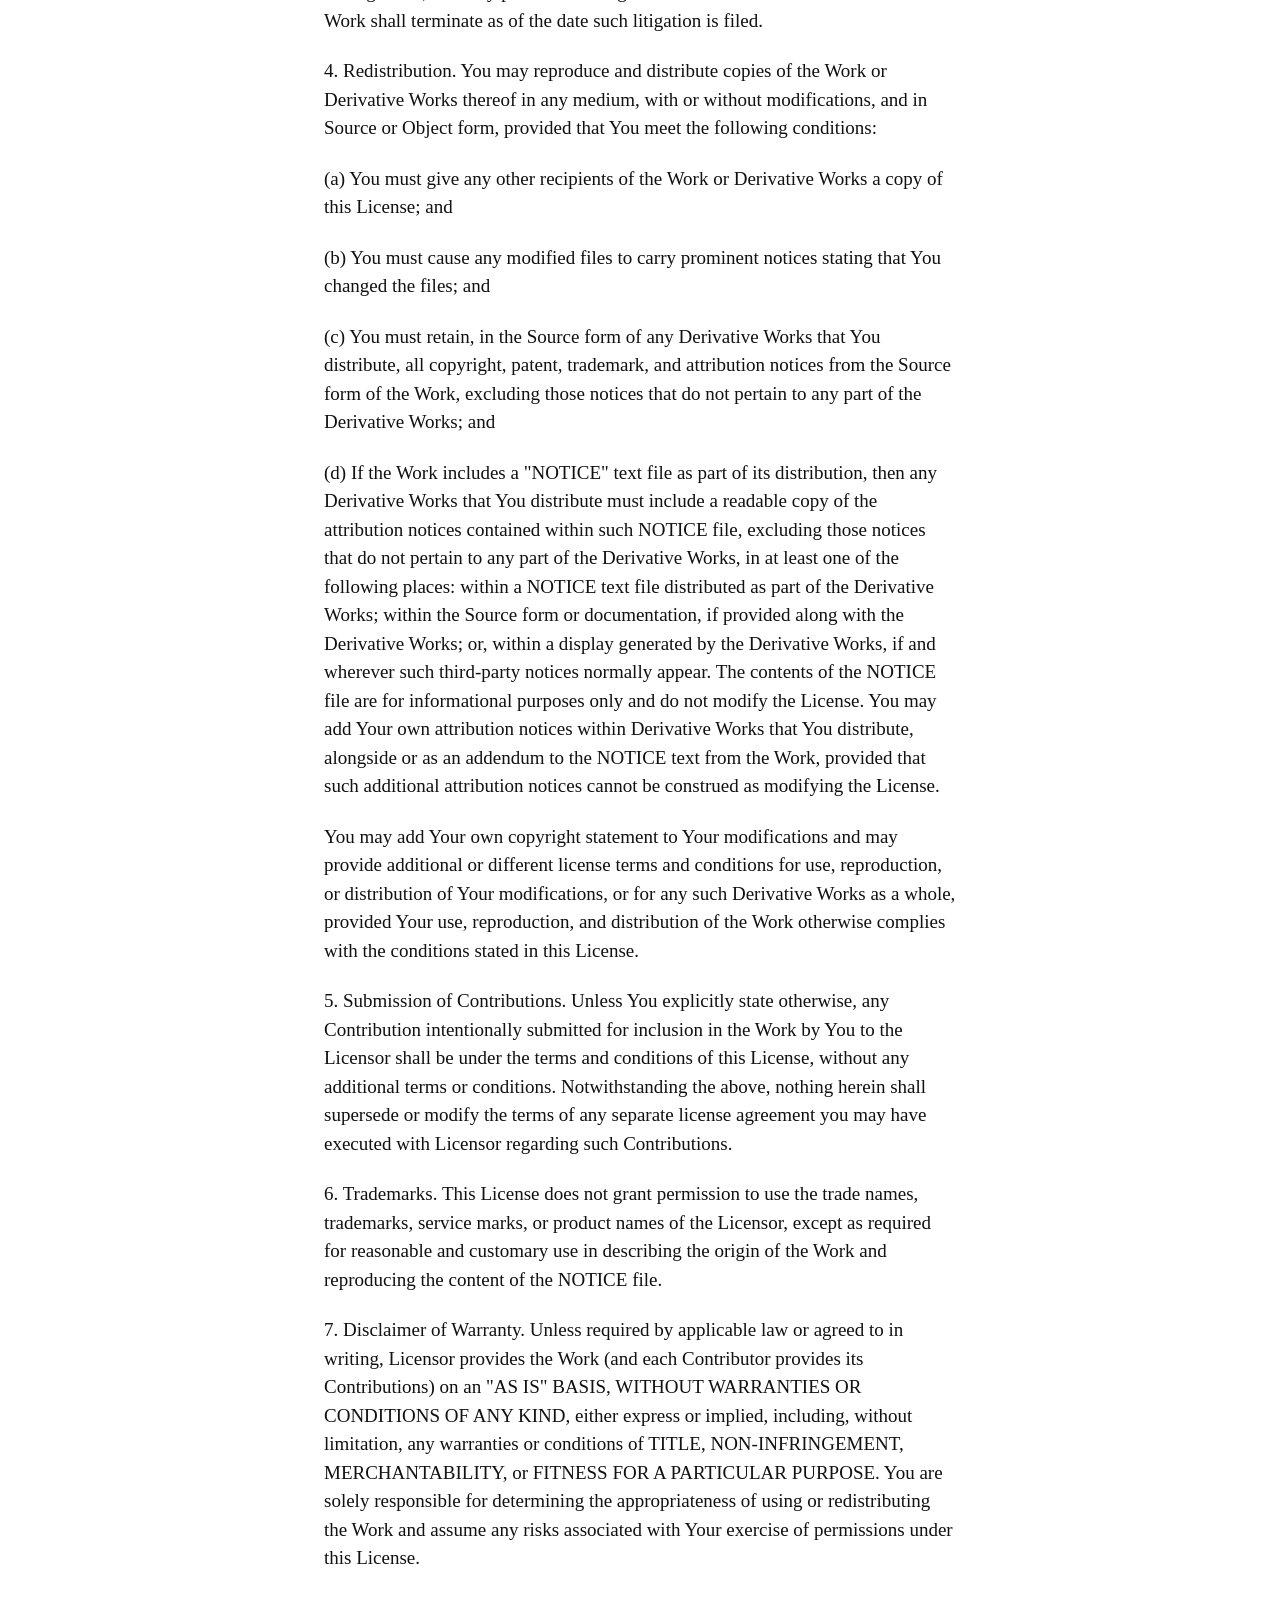
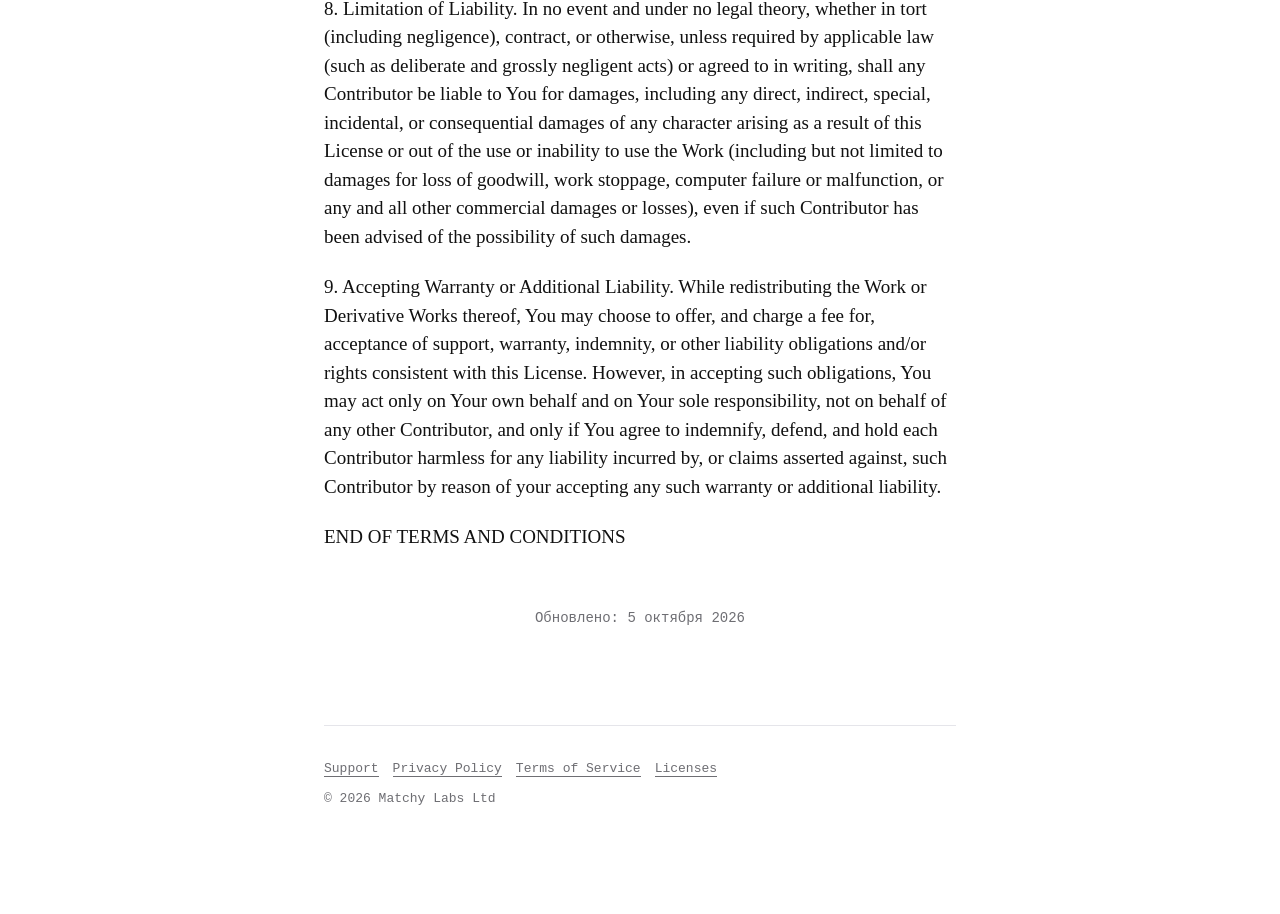
==== commit 933cc199: "Licenses: credit Noto Emoji Animation (CC BY 4.0) Co-Authored-By: Claude Opus 5.5 <noreply@anthropic" ====
--- a/licenses.html
+++ b/licenses.html
@@ -16,6 +16,10 @@
 <main id="en">
 
 <p>Clarity is built with open-source software. We are grateful to its authors.</p>
+
+<h2>Noto Emoji Animation</h2>
+
+<p>The animated faces in the App are Noto Emoji Animation by Google (<a href="https://googlefonts.github.io/noto-emoji-animation/">googlefonts.github.io/noto-emoji-animation</a>), licensed under the Creative Commons Attribution 4.0 International License (<a href="https://creativecommons.org/licenses/by/4.0/">creativecommons.org/licenses/by/4.0</a>). They are used without changes.</p>
 
 <h2>Lottie</h2>
 
@@ -87,6 +91,10 @@
 
 <p>Clarity сделана с использованием открытого программного обеспечения. Спасибо его авторам.</p>
 
+<h2>Noto Emoji Animation</h2>
+
+<p>Анимированные лица в Приложении — Noto Emoji Animation от Google (<a href="https://googlefonts.github.io/noto-emoji-animation/">googlefonts.github.io/noto-emoji-animation</a>), распространяются по лицензии Creative Commons Attribution 4.0 International (<a href="https://creativecommons.org/licenses/by/4.0/">creativecommons.org/licenses/by/4.0</a>). Используются без изменений.</p>
+
 <h2>Lottie</h2>
 
 <p>Анимированные лица в Приложении проигрывает Lottie для iOS (<a href="https://github.com/airbnb/lottie-ios">github.com/airbnb/lottie-ios</a>).</p>
